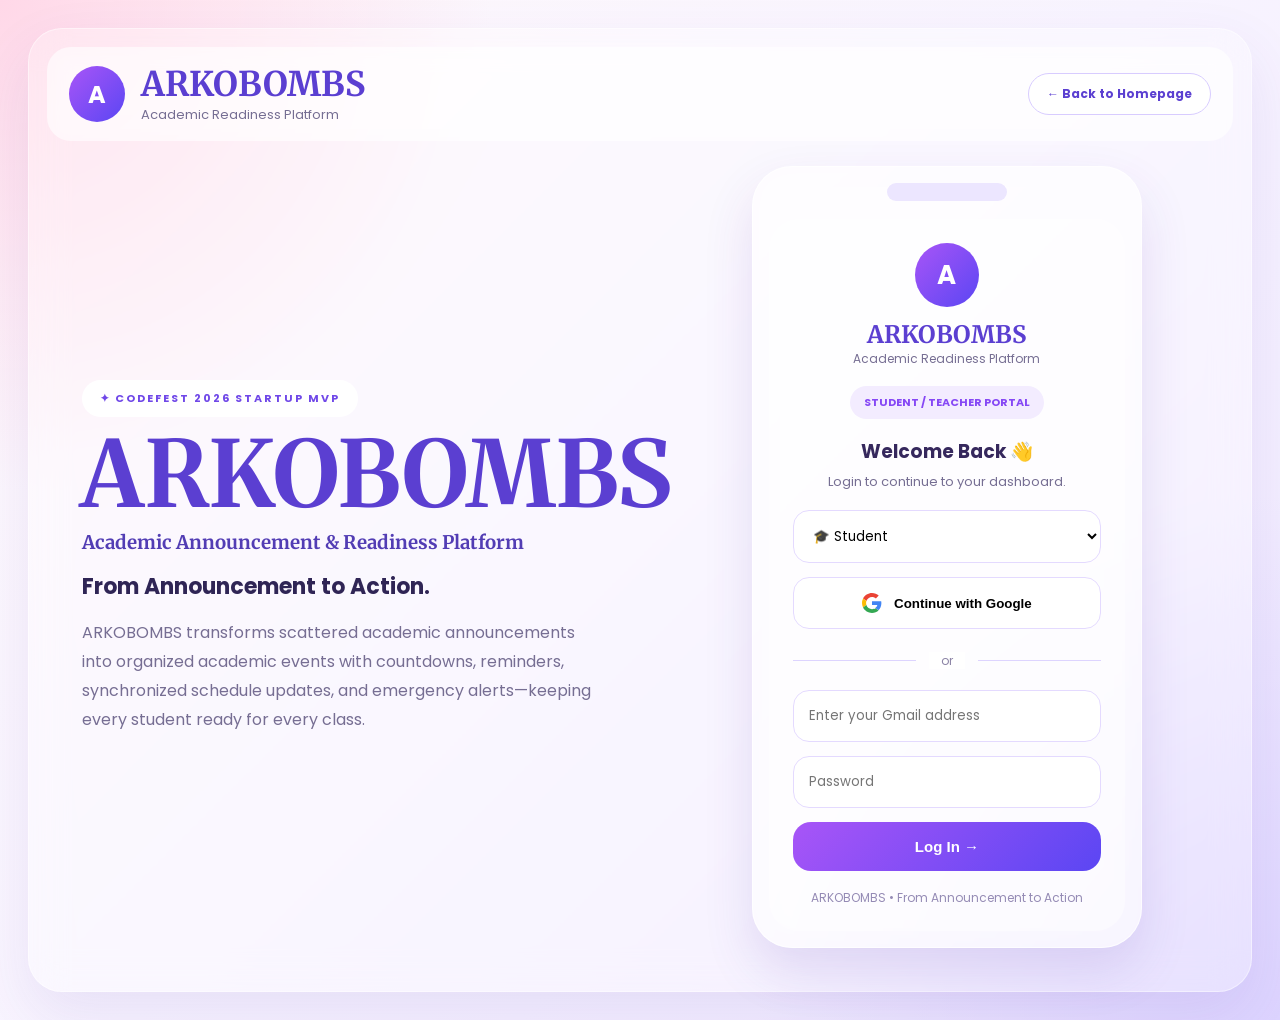
==== login.html @ ffe3b418 "Add homepage and login page" ====
<!DOCTYPE html>
<html lang="en">
<head>
<meta charset="UTF-8">
<meta name="viewport" content="width=device-width, initial-scale=1.0">
<title>ARKOBOMBS | Login</title>

<link rel="preconnect" href="https://fonts.googleapis.com">
<link rel="preconnect" href="https://fonts.gstatic.com" crossorigin>
<link href="https://fonts.googleapis.com/css2?family=Merriweather:wght@700;900&family=Poppins:wght@300;400;500;600;700&display=swap" rel="stylesheet">

<style>
:root{
  --primary:#5B3FD1;
  --secondary:#8B5CF6;
  --muted:#766E93;
}

*{
  margin:0;
  padding:0;
  box-sizing:border-box;
}

body{
  font-family:"Poppins",sans-serif;
  min-height:100vh;
  background:
    radial-gradient(circle at top left,#FFD8E8 0%,transparent 30%),
    radial-gradient(circle at bottom right,#DDD4FF 0%,transparent 32%),
    linear-gradient(135deg,#FFF9FC,#F8F4FF,#EFE8FF);
  padding:28px;
}

.container{
  max-width:1500px;
  margin:auto;
  background:rgba(255,255,255,.28);
  backdrop-filter:blur(18px);
  border:1px solid rgba(255,255,255,.45);
  border-radius:34px;
  padding:18px;
  box-shadow:0 25px 60px rgba(90,60,180,.10);
}

.navbar{
  background:rgba(255,255,255,.55);
  backdrop-filter:blur(12px);
  border-radius:24px;
  padding:16px 22px;
  display:flex;
  justify-content:space-between;
  align-items:center;
}

.brand{
  display:flex;
  align-items:center;
  gap:16px;
}

.logo{
  width:56px;
  height:56px;
  border-radius:50%;
  display:grid;
  place-items:center;
  color:white;
  font-weight:700;
  font-size:24px;
  background:linear-gradient(135deg,#A855F7,#5B46F3);
}

.brand h2{
  font-family:"Merriweather",serif;
  color:var(--primary);
  font-size:34px;
}

.brand p{
  color:var(--muted);
  font-size:13px;
}

.back-btn{
  text-decoration:none;
  color:var(--primary);
  background:white;
  border:1px solid #D8CCFF;
  padding:11px 18px;
  border-radius:999px;
  font-size:12px;
  font-weight:700;
}

.hero{
  display:grid;
  grid-template-columns:55% 45%;
  align-items:center;
  padding:25px 35px;
}

.badge{
  display:inline-block;
  background:white;
  color:#7048E8;
  padding:10px 18px;
  border-radius:999px;
  font-size:11px;
  letter-spacing:2px;
  font-weight:700;
  margin-bottom:16px;
}

.left h1{
  font-family:"Merriweather",serif;
  color:var(--primary);
  font-size:92px;
  line-height:.9;
}

.left h3{
  font-family:"Merriweather",serif;
  color:#523DB4;
  margin:16px 0;
}

.slogan{
  color:#2F2555;
  font-size:22px;
  font-weight:700;
  margin-bottom:16px;
}

.desc{
  color:var(--muted);
  line-height:1.8;
  max-width:520px;
}

.phone{
  width:390px;
  justify-self:center;
  background:rgba(255,255,255,.55);
  backdrop-filter:blur(20px);
  border-radius:40px;
  border:1px solid rgba(255,255,255,.7);
  padding:16px;
  box-shadow:0 24px 50px rgba(90,60,180,.14);
}

.notch{
  width:120px;
  height:18px;
  background:#ECE6FF;
  border-radius:20px;
  margin:0 auto 18px;
}

.screen{
  background:rgba(255,255,255,.38);
  border-radius:30px;
  padding:24px;
}

.phone-logo{
  text-align:center;
}

.circle{
  width:64px;
  height:64px;
  border-radius:50%;
  margin:auto auto 12px;
  display:grid;
  place-items:center;
  color:white;
  font-size:26px;
  font-weight:bold;
  background:linear-gradient(135deg,#A855F7,#5B46F3);
}

.phone-logo h2{
  font-family:"Merriweather",serif;
  color:var(--primary);
}

.phone-logo p{
  color:var(--muted);
  font-size:12px;
}

.portal-chip{
  display:block;
  width:max-content;
  margin:18px auto;
  background:#F3ECFF;
  color:#8648F5;
  padding:8px 14px;
  border-radius:999px;
  font-size:11px;
  font-weight:700;
}

.screen h3{
  text-align:center;
  color:#36285D;
  margin-bottom:6px;
}

.sub{
  text-align:center;
  color:var(--muted);
  font-size:13px;
  margin-bottom:18px;
}

select,input{
  width:100%;
  padding:15px;
  margin-bottom:14px;
  border-radius:16px;
  border:1px solid #E4DAFF;
  background:white;
  font-family:Poppins,sans-serif;
  outline:none;
}

select:focus,
input:focus{
  border-color:#8B5CF6;
  box-shadow:0 0 0 4px rgba(139,92,246,.12);
}

.google-btn{
  width:100%;
  padding:15px;
  border-radius:16px;
  border:1px solid #E4DAFF;
  background:white;
  display:flex;
  justify-content:center;
  align-items:center;
  gap:12px;
  font-weight:600;
  cursor:pointer;
  margin-bottom:16px;
  transition:.2s;
}

.google-btn:hover{
  background:#F8F5FF;
}

.divider{
  text-align:center;
  margin:18px 0;
  position:relative;
}

.divider::before,
.divider::after{
  content:"";
  position:absolute;
  top:50%;
  width:40%;
  height:1px;
  background:#DDD4FF;
}

.divider::before{left:0;}
.divider::after{right:0;}

.divider span{
  background:white;
  padding:0 12px;
  color:#8C84A6;
  font-size:12px;
}

.login-btn{
  width:100%;
  padding:16px;
  border:none;
  border-radius:18px;
  background:linear-gradient(135deg,#A855F7,#5B46F3);
  color:white;
  font-size:15px;
  font-weight:700;
  cursor:pointer;
  transition:.2s;
}

.login-btn:hover{
  transform:translateY(-2px);
}

.footer{
  margin-top:18px;
  text-align:center;
  font-size:12px;
  color:#958BB5;
}

@media(max-width:1100px){

.hero{
  grid-template-columns:1fr;
  text-align:center;
  gap:40px;
}

.left h1{
  font-size:64px;
}

.phone{
  width:100%;
  max-width:390px;
}

.navbar{
  flex-direction:column;
  gap:12px;
}

}
</style>
</head>

<body>

<div class="container">

<div class="navbar">
<div class="brand">
<div class="logo">A</div>
<div>
<h2>ARKOBOMBS</h2>
<p>Academic Readiness Platform</p>
</div>
</div>

<a href="index.html" class="back-btn">← Back to Homepage</a>
</div>

<div class="hero">

<div class="left">

<span class="badge">✦ CODEFEST 2026 STARTUP MVP</span>

<h1>ARKOBOMBS</h1>

<h3>Academic Announcement & Readiness Platform</h3>

<p class="slogan">From Announcement to Action.</p>

<p class="desc">
ARKOBOMBS transforms scattered academic announcements into organized academic events with countdowns, reminders, synchronized schedule updates, and emergency alerts—keeping every student ready for every class.
</p>

</div>

<div class="phone">

<div class="notch"></div>

<div class="screen">

<div class="phone-logo">
<div class="circle">A</div>
<h2>ARKOBOMBS</h2>
<p>Academic Readiness Platform</p>
</div>

<span class="portal-chip">STUDENT / TEACHER PORTAL</span>

<h3>Welcome Back 👋</h3>
<p class="sub">Login to continue to your dashboard.</p>

<form>

<select id="portalSelect">
  <option>🎓 Student</option>
  <option>👩‍🏫 Teacher / Admin</option>
</select>

<button type="button" class="google-btn" onclick="googleLogin()">

<svg width="20" height="20" viewBox="0 0 48 48">
<path fill="#EA4335" d="M24 9.5c3.54 0 6.73 1.22 9.24 3.6l6.9-6.9C35.93 2.38 30.42 0 24 0 14.64 0 6.56 5.38 2.52 13.22l8.04 6.24C12.42 13.74 17.74 9.5 24 9.5z"/>
<path fill="#4285F4" d="M46.5 24.55c0-1.64-.15-3.22-.42-4.75H24v9h12.68c-.55 2.94-2.22 5.43-4.73 7.1l7.34 5.7C43.8 37.48 46.5 31.57 46.5 24.55z"/>
<path fill="#FBBC05" d="M10.56 28.54A14.49 14.49 0 0 1 9.8 24c0-1.58.27-3.1.76-4.54l-8.04-6.24A23.93 23.93 0 0 0 0 24c0 3.84.92 7.48 2.52 10.78l8.04-6.24z"/>
<path fill="#34A853" d="M24 48c6.42 0 11.82-2.12 15.76-5.76l-7.34-5.7c-2.03 1.36-4.63 2.16-8.42 2.16-6.26 0-11.58-4.24-13.44-9.96l-8.04 6.24C6.56 42.62 14.64 48 24 48z"/>
</svg>

Continue with Google

</button>

<div class="divider">
<span>or</span>
</div>

<input id="emailInput" type="email" placeholder="Enter your Gmail address">

<input id="passwordInput" type="password" placeholder="Password">

<button type="button" class="login-btn" onclick="loginPortal()">
Log In →
</button>

</form>

<div class="footer">
ARKOBOMBS • From Announcement to Action
</div>

</div>
</div>
</div>
</div>

<script>
// GOOGLE LOGIN
function googleLogin(){

    const portal = document.getElementById("portalSelect").value;

    const email = prompt("Enter your Google Gmail:");

    if(email === null) return;

    if(email.trim() === ""){
        alert("Please enter a Gmail account.");
        return;
    }

    if(!email.endsWith("@gmail.com")){
        alert("Please use a Gmail account.");
        return;
    }

    localStorage.setItem("arkobombsUser", JSON.stringify({
        name: email.split("@")[0],
        email: email,
        role: portal.includes("Teacher") ? "teacher" : "student"
    }));

    alert("Google Sign-In Successful!");

    if(portal.includes("Teacher")){
        window.location.href = "teacher.html";
    }else{
        window.location.href = "student.html";
    }
}

// EMAIL LOGIN
function loginPortal(){

    const portal = document.getElementById("portalSelect").value;
    const email = document.getElementById("emailInput").value.trim();
    const password = document.getElementById("passwordInput").value.trim();

    if(email === "" || password === ""){
        alert("Please enter your Gmail and password.");
        return;
    }

    if(!email.endsWith("@gmail.com")){
        alert("Please use a Gmail account.");
        return;
    }

    if(password.length < 6){
        alert("Password must be at least 6 characters.");
        return;
    }

    localStorage.setItem("arkobombsUser", JSON.stringify({
        name: email.split("@")[0],
        email: email,
        role: portal.includes("Teacher") ? "teacher" : "student"
    }));

    if(portal.includes("Teacher")){
        window.location.href = "teacher.html";
    }else{
        window.location.href = "student.html";
    }
}
</script>

</body>
</html>
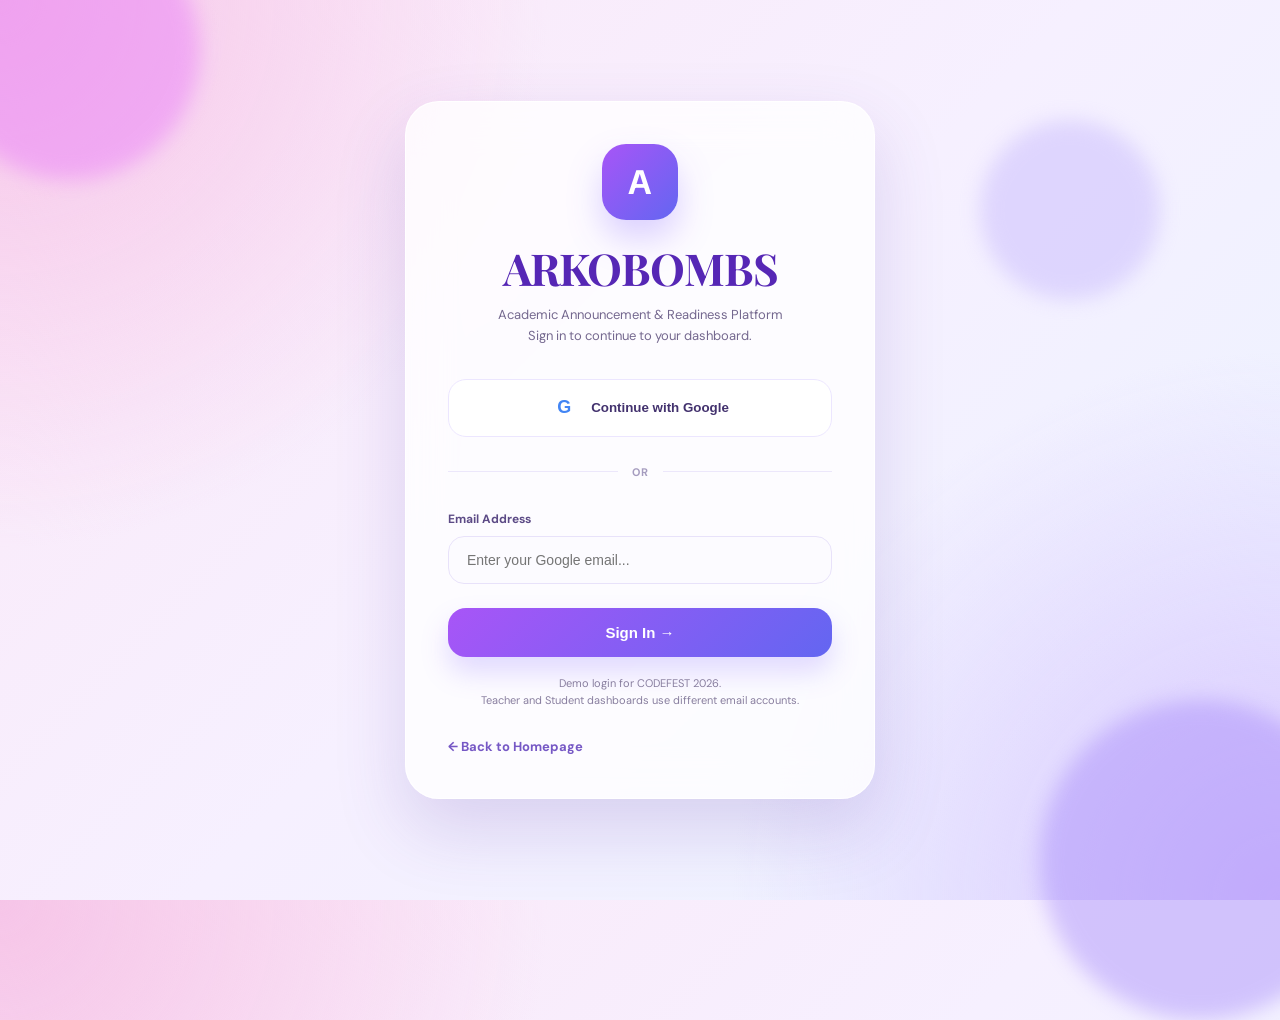
==== commit f6039e01: "Add ARKOBOMBS landing page, login, teacher and student portals" ====
--- a/login.html
+++ b/login.html
@@ -3,493 +3,425 @@
 <head>
 <meta charset="UTF-8">
 <meta name="viewport" content="width=device-width, initial-scale=1.0">
-<title>ARKOBOMBS | Login</title>
+
+<title>ARKOBOMBS | Sign In</title>
 
 <link rel="preconnect" href="https://fonts.googleapis.com">
 <link rel="preconnect" href="https://fonts.gstatic.com" crossorigin>
-<link href="https://fonts.googleapis.com/css2?family=Merriweather:wght@700;900&family=Poppins:wght@300;400;500;600;700&display=swap" rel="stylesheet">
+<link href="https://fonts.googleapis.com/css2?family=DM+Sans:wght@400;500;700;800&family=Playfair+Display:wght@700;800&display=swap" rel="stylesheet">
 
 <style>
-:root{
-  --primary:#5B3FD1;
-  --secondary:#8B5CF6;
-  --muted:#766E93;
-}
-
 *{
-  margin:0;
-  padding:0;
-  box-sizing:border-box;
+    margin:0;
+    padding:0;
+    box-sizing:border-box;
 }
 
 body{
-  font-family:"Poppins",sans-serif;
-  min-height:100vh;
-  background:
-    radial-gradient(circle at top left,#FFD8E8 0%,transparent 30%),
-    radial-gradient(circle at bottom right,#DDD4FF 0%,transparent 32%),
-    linear-gradient(135deg,#FFF9FC,#F8F4FF,#EFE8FF);
-  padding:28px;
-}
-
-.container{
-  max-width:1500px;
-  margin:auto;
-  background:rgba(255,255,255,.28);
-  backdrop-filter:blur(18px);
-  border:1px solid rgba(255,255,255,.45);
-  border-radius:34px;
-  padding:18px;
-  box-shadow:0 25px 60px rgba(90,60,180,.10);
-}
-
-.navbar{
-  background:rgba(255,255,255,.55);
-  backdrop-filter:blur(12px);
-  border-radius:24px;
-  padding:16px 22px;
-  display:flex;
-  justify-content:space-between;
-  align-items:center;
+    font-family:"DM Sans",sans-serif;
+    min-height:100vh;
+    display:flex;
+    justify-content:center;
+    align-items:center;
+    padding:30px;
+    overflow:hidden;
+
+    background:
+        radial-gradient(circle at top left,#F6C5E8,transparent 35%),
+        radial-gradient(circle at bottom right,#D8C5FF,transparent 35%),
+        linear-gradient(135deg,#FCE8F7,#F6F0FF,#EAF3FF);
+}
+
+/* Floating background blobs */
+
+.blob{
+    position:absolute;
+    border-radius:50%;
+    filter:blur(10px);
+    opacity:.45;
+}
+
+.blob.one{
+    width:260px;
+    height:260px;
+    background:#E879F9;
+    top:-80px;
+    left:-60px;
+}
+
+.blob.two{
+    width:320px;
+    height:320px;
+    background:#A78BFA;
+    bottom:-120px;
+    right:-80px;
+}
+
+.blob.three{
+    width:180px;
+    height:180px;
+    background:#C4B5FD;
+    top:120px;
+    right:120px;
+}
+
+.login-card{
+    position:relative;
+    z-index:2;
+
+    width:100%;
+    max-width:470px;
+
+    padding:42px;
+
+    border-radius:34px;
+
+    background:rgba(255,255,255,.78);
+    backdrop-filter:blur(22px);
+
+    border:1px solid rgba(255,255,255,.85);
+
+    box-shadow:0 30px 70px rgba(94,61,170,.18);
+}
+
+/* Logo */
+
+.logo{
+    width:76px;
+    height:76px;
+    margin:auto;
+
+    border-radius:24px;
+
+    display:flex;
+    justify-content:center;
+    align-items:center;
+
+    color:white;
+    font-size:34px;
+    font-weight:800;
+
+    background:linear-gradient(135deg,#A855F7,#6366F1);
+
+    box-shadow:0 18px 35px rgba(124,92,255,.28);
 }
 
 .brand{
-  display:flex;
-  align-items:center;
-  gap:16px;
-}
-
-.logo{
-  width:56px;
-  height:56px;
-  border-radius:50%;
-  display:grid;
-  place-items:center;
-  color:white;
-  font-weight:700;
-  font-size:24px;
-  background:linear-gradient(135deg,#A855F7,#5B46F3);
-}
-
-.brand h2{
-  font-family:"Merriweather",serif;
-  color:var(--primary);
-  font-size:34px;
+    text-align:center;
+    margin-top:18px;
+}
+
+.brand h1{
+    font-family:"Playfair Display",serif;
+    color:#5627B5;
+    font-size:44px;
+    letter-spacing:-1px;
 }
 
 .brand p{
-  color:var(--muted);
-  font-size:13px;
-}
-
-.back-btn{
-  text-decoration:none;
-  color:var(--primary);
-  background:white;
-  border:1px solid #D8CCFF;
-  padding:11px 18px;
-  border-radius:999px;
-  font-size:12px;
-  font-weight:700;
-}
-
-.hero{
-  display:grid;
-  grid-template-columns:55% 45%;
-  align-items:center;
-  padding:25px 35px;
-}
-
-.badge{
-  display:inline-block;
-  background:white;
-  color:#7048E8;
-  padding:10px 18px;
-  border-radius:999px;
-  font-size:11px;
-  letter-spacing:2px;
-  font-weight:700;
-  margin-bottom:16px;
-}
-
-.left h1{
-  font-family:"Merriweather",serif;
-  color:var(--primary);
-  font-size:92px;
-  line-height:.9;
-}
-
-.left h3{
-  font-family:"Merriweather",serif;
-  color:#523DB4;
-  margin:16px 0;
-}
-
-.slogan{
-  color:#2F2555;
-  font-size:22px;
-  font-weight:700;
-  margin-bottom:16px;
-}
-
-.desc{
-  color:var(--muted);
-  line-height:1.8;
-  max-width:520px;
-}
-
-.phone{
-  width:390px;
-  justify-self:center;
-  background:rgba(255,255,255,.55);
-  backdrop-filter:blur(20px);
-  border-radius:40px;
-  border:1px solid rgba(255,255,255,.7);
-  padding:16px;
-  box-shadow:0 24px 50px rgba(90,60,180,.14);
-}
-
-.notch{
-  width:120px;
-  height:18px;
-  background:#ECE6FF;
-  border-radius:20px;
-  margin:0 auto 18px;
-}
-
-.screen{
-  background:rgba(255,255,255,.38);
-  border-radius:30px;
-  padding:24px;
-}
-
-.phone-logo{
-  text-align:center;
-}
-
-.circle{
-  width:64px;
-  height:64px;
-  border-radius:50%;
-  margin:auto auto 12px;
-  display:grid;
-  place-items:center;
-  color:white;
-  font-size:26px;
-  font-weight:bold;
-  background:linear-gradient(135deg,#A855F7,#5B46F3);
-}
-
-.phone-logo h2{
-  font-family:"Merriweather",serif;
-  color:var(--primary);
-}
-
-.phone-logo p{
-  color:var(--muted);
-  font-size:12px;
-}
-
-.portal-chip{
-  display:block;
-  width:max-content;
-  margin:18px auto;
-  background:#F3ECFF;
-  color:#8648F5;
-  padding:8px 14px;
-  border-radius:999px;
-  font-size:11px;
-  font-weight:700;
-}
-
-.screen h3{
-  text-align:center;
-  color:#36285D;
-  margin-bottom:6px;
-}
-
-.sub{
-  text-align:center;
-  color:var(--muted);
-  font-size:13px;
-  margin-bottom:18px;
-}
-
-select,input{
-  width:100%;
-  padding:15px;
-  margin-bottom:14px;
-  border-radius:16px;
-  border:1px solid #E4DAFF;
-  background:white;
-  font-family:Poppins,sans-serif;
-  outline:none;
-}
-
-select:focus,
-input:focus{
-  border-color:#8B5CF6;
-  box-shadow:0 0 0 4px rgba(139,92,246,.12);
-}
+    margin-top:8px;
+    color:#74688F;
+    font-size:13px;
+    line-height:1.6;
+}
+
+/* Google Button */
 
 .google-btn{
-  width:100%;
-  padding:15px;
-  border-radius:16px;
-  border:1px solid #E4DAFF;
-  background:white;
-  display:flex;
-  justify-content:center;
-  align-items:center;
-  gap:12px;
-  font-weight:600;
-  cursor:pointer;
-  margin-bottom:16px;
-  transition:.2s;
+    width:100%;
+    margin-top:32px;
+
+    display:flex;
+    align-items:center;
+    justify-content:center;
+    gap:14px;
+
+    padding:15px 18px;
+
+    border-radius:18px;
+    border:1.5px solid #ECE6FF;
+
+    background:white;
+
+    cursor:pointer;
+
+    transition:.25s;
 }
 
 .google-btn:hover{
-  background:#F8F5FF;
-}
+    transform:translateY(-3px);
+    box-shadow:0 15px 28px rgba(124,92,255,.12);
+}
+
+.google-icon{
+    width:26px;
+    height:26px;
+    border-radius:50%;
+    background:white;
+    display:flex;
+    align-items:center;
+    justify-content:center;
+    font-weight:800;
+    font-size:18px;
+    color:#4285F4;
+}
+
+.google-btn span{
+    font-weight:700;
+    color:#43326E;
+}
+
+/* Divider */
 
 .divider{
-  text-align:center;
-  margin:18px 0;
-  position:relative;
-}
-
-.divider::before,
-.divider::after{
-  content:"";
-  position:absolute;
-  top:50%;
-  width:40%;
-  height:1px;
-  background:#DDD4FF;
-}
-
-.divider::before{left:0;}
-.divider::after{right:0;}
+    display:flex;
+    align-items:center;
+    gap:14px;
+    margin:28px 0;
+}
+
+.divider hr{
+    flex:1;
+    border:none;
+    border-top:1px solid #ECE7FB;
+}
 
 .divider span{
-  background:white;
-  padding:0 12px;
-  color:#8C84A6;
-  font-size:12px;
-}
+    color:#A59CBF;
+    font-size:11px;
+    font-weight:700;
+    letter-spacing:1px;
+}
+
+/* Input */
+
+label{
+    font-size:12px;
+    font-weight:700;
+    color:#5C4B86;
+}
+
+.input{
+    width:100%;
+    margin-top:8px;
+
+    padding:15px 18px;
+
+    border-radius:16px;
+    border:1.5px solid #E8E2FA;
+
+    background:#FCFBFF;
+
+    font-size:14px;
+    color:#2E2353;
+    outline:none;
+
+    transition:.25s;
+}
+
+.input:focus{
+    border-color:#8B5CF6;
+    box-shadow:0 0 0 4px rgba(139,92,246,.12);
+}
+
+/* Sign In Button */
 
 .login-btn{
-  width:100%;
-  padding:16px;
-  border:none;
-  border-radius:18px;
-  background:linear-gradient(135deg,#A855F7,#5B46F3);
-  color:white;
-  font-size:15px;
-  font-weight:700;
-  cursor:pointer;
-  transition:.2s;
+    width:100%;
+    margin-top:24px;
+
+    border:none;
+
+    padding:16px;
+
+    border-radius:18px;
+
+    background:linear-gradient(135deg,#A855F7,#6366F1);
+
+    color:white;
+
+    font-size:15px;
+    font-weight:800;
+
+    cursor:pointer;
+
+    transition:.25s;
+
+    box-shadow:0 15px 28px rgba(124,92,255,.22);
 }
 
 .login-btn:hover{
-  transform:translateY(-2px);
-}
-
-.footer{
-  margin-top:18px;
-  text-align:center;
-  font-size:12px;
-  color:#958BB5;
-}
-
-@media(max-width:1100px){
-
-.hero{
-  grid-template-columns:1fr;
-  text-align:center;
-  gap:40px;
-}
-
-.left h1{
-  font-size:64px;
-}
-
-.phone{
-  width:100%;
-  max-width:390px;
-}
-
-.navbar{
-  flex-direction:column;
-  gap:12px;
-}
-
+    transform:translateY(-3px);
+}
+
+.note{
+    margin-top:18px;
+    text-align:center;
+    font-size:11px;
+    color:#887E9F;
+    line-height:1.6;
+}
+
+/* Loading Overlay */
+
+.loading{
+    position:fixed;
+    inset:0;
+
+    background:rgba(248,246,255,.95);
+
+    display:none;
+    justify-content:center;
+    align-items:center;
+    flex-direction:column;
+
+    z-index:999;
+}
+
+.spinner{
+    width:70px;
+    height:70px;
+
+    border-radius:50%;
+
+    border:6px solid #E8DEFF;
+    border-top:6px solid #7C5CFF;
+
+    animation:spin .9s linear infinite;
+}
+
+.loading h2{
+    margin-top:25px;
+    color:#592BC0;
+    font-family:"Playfair Display",serif;
+    font-size:28px;
+}
+
+.loading p{
+    margin-top:8px;
+    color:#74698E;
+}
+
+@keyframes spin{
+    to{
+        transform:rotate(360deg);
+    }
+}
+
+/* Back */
+
+.back{
+    display:inline-block;
+    margin-top:28px;
+    text-decoration:none;
+    color:#7658C5;
+    font-weight:700;
+    font-size:13px;
 }
 </style>
 </head>
-
 <body>
 
-<div class="container">
-
-<div class="navbar">
-<div class="brand">
-<div class="logo">A</div>
-<div>
-<h2>ARKOBOMBS</h2>
-<p>Academic Readiness Platform</p>
+<div class="blob one"></div>
+<div class="blob two"></div>
+<div class="blob three"></div>
+
+<div class="login-card">
+
+    <div class="logo">A</div>
+
+    <div class="brand">
+        <h1>ARKOBOMBS</h1>
+        <p>
+            Academic Announcement & Readiness Platform
+            <br>
+            Sign in to continue to your dashboard.
+        </p>
+    </div>
+
+    <button class="google-btn" onclick="googleFill()">
+        <div class="google-icon">G</div>
+        <span>Continue with Google</span>
+    </button>
+
+    <div class="divider">
+        <hr><span>OR</span><hr>
+    </div>
+
+    <label>Email Address</label>
+    <input
+        type="email"
+        id="email"
+        class="input"
+        placeholder="Enter your Google email..."
+    >
+
+    <button class="login-btn" onclick="loginPortal()">
+        Sign In →
+    </button>
+
+    <div class="note">
+        Demo login for CODEFEST 2026.
+        <br>
+        Teacher and Student dashboards use different email accounts.
+    </div>
+
+    <a href="index.html" class="back">← Back to Homepage</a>
+
 </div>
+
+<!-- Loading Screen -->
+
+<div class="loading" id="loading">
+
+    <div class="spinner"></div>
+
+    <h2>Signing in...</h2>
+
+    <p>Preparing your ARKOBOMBS workspace.</p>
+
 </div>
 
-<a href="index.html" class="back-btn">← Back to Homepage</a>
-</div>
-
-<div class="hero">
-
-<div class="left">
-
-<span class="badge">✦ CODEFEST 2026 STARTUP MVP</span>
-
-<h1>ARKOBOMBS</h1>
-
-<h3>Academic Announcement & Readiness Platform</h3>
-
-<p class="slogan">From Announcement to Action.</p>
-
-<p class="desc">
-ARKOBOMBS transforms scattered academic announcements into organized academic events with countdowns, reminders, synchronized schedule updates, and emergency alerts—keeping every student ready for every class.
-</p>
-
-</div>
-
-<div class="phone">
-
-<div class="notch"></div>
-
-<div class="screen">
-
-<div class="phone-logo">
-<div class="circle">A</div>
-<h2>ARKOBOMBS</h2>
-<p>Academic Readiness Platform</p>
-</div>
-
-<span class="portal-chip">STUDENT / TEACHER PORTAL</span>
-
-<h3>Welcome Back 👋</h3>
-<p class="sub">Login to continue to your dashboard.</p>
-
-<form>
-
-<select id="portalSelect">
-  <option>🎓 Student</option>
-  <option>👩‍🏫 Teacher / Admin</option>
-</select>
-
-<button type="button" class="google-btn" onclick="googleLogin()">
-
-<svg width="20" height="20" viewBox="0 0 48 48">
-<path fill="#EA4335" d="M24 9.5c3.54 0 6.73 1.22 9.24 3.6l6.9-6.9C35.93 2.38 30.42 0 24 0 14.64 0 6.56 5.38 2.52 13.22l8.04 6.24C12.42 13.74 17.74 9.5 24 9.5z"/>
-<path fill="#4285F4" d="M46.5 24.55c0-1.64-.15-3.22-.42-4.75H24v9h12.68c-.55 2.94-2.22 5.43-4.73 7.1l7.34 5.7C43.8 37.48 46.5 31.57 46.5 24.55z"/>
-<path fill="#FBBC05" d="M10.56 28.54A14.49 14.49 0 0 1 9.8 24c0-1.58.27-3.1.76-4.54l-8.04-6.24A23.93 23.93 0 0 0 0 24c0 3.84.92 7.48 2.52 10.78l8.04-6.24z"/>
-<path fill="#34A853" d="M24 48c6.42 0 11.82-2.12 15.76-5.76l-7.34-5.7c-2.03 1.36-4.63 2.16-8.42 2.16-6.26 0-11.58-4.24-13.44-9.96l-8.04 6.24C6.56 42.62 14.64 48 24 48z"/>
-</svg>
-
-Continue with Google
-
-</button>
-
-<div class="divider">
-<span>or</span>
-</div>
-
-<input id="emailInput" type="email" placeholder="Enter your Gmail address">
-
-<input id="passwordInput" type="password" placeholder="Password">
-
-<button type="button" class="login-btn" onclick="loginPortal()">
-Log In →
-</button>
-
-</form>
-
-<div class="footer">
-ARKOBOMBS • From Announcement to Action
-</div>
-
-</div>
-</div>
-</div>
-</div>
-
 <script>
-// GOOGLE LOGIN
-function googleLogin(){
-
-    const portal = document.getElementById("portalSelect").value;
-
-    const email = prompt("Enter your Google Gmail:");
-
-    if(email === null) return;
-
-    if(email.trim() === ""){
-        alert("Please enter a Gmail account.");
+function googleFill(){
+
+    document.getElementById("email").focus();
+
+}
+
+function loginPortal(){
+
+    const email=document.getElementById("email").value.trim().toLowerCase();
+
+    if(email===""){
+        alert("Please enter your Google email.");
         return;
     }
 
-    if(!email.endsWith("@gmail.com")){
-        alert("Please use a Gmail account.");
-        return;
-    }
-
-    localStorage.setItem("arkobombsUser", JSON.stringify({
-        name: email.split("@")[0],
-        email: email,
-        role: portal.includes("Teacher") ? "teacher" : "student"
-    }));
-
-    alert("Google Sign-In Successful!");
-
-    if(portal.includes("Teacher")){
-        window.location.href = "teacher.html";
-    }else{
-        window.location.href = "student.html";
-    }
-}
-
-// EMAIL LOGIN
-function loginPortal(){
-
-    const portal = document.getElementById("portalSelect").value;
-    const email = document.getElementById("emailInput").value.trim();
-    const password = document.getElementById("passwordInput").value.trim();
-
-    if(email === "" || password === ""){
-        alert("Please enter your Gmail and password.");
-        return;
-    }
-
-    if(!email.endsWith("@gmail.com")){
-        alert("Please use a Gmail account.");
-        return;
-    }
-
-    if(password.length < 6){
-        alert("Password must be at least 6 characters.");
-        return;
-    }
-
-    localStorage.setItem("arkobombsUser", JSON.stringify({
-        name: email.split("@")[0],
-        email: email,
-        role: portal.includes("Teacher") ? "teacher" : "student"
-    }));
-
-    if(portal.includes("Teacher")){
-        window.location.href = "teacher.html";
-    }else{
-        window.location.href = "student.html";
-    }
+    document.getElementById("loading").style.display="flex";
+
+    setTimeout(()=>{
+
+        /* ---------- Teacher Accounts ---------- */
+
+        if(
+            email.includes("teacher") ||
+            email.includes("prof") ||
+            email==="teacher@gmail.com" ||
+            email==="teacher@arkobombs.edu"
+        ){
+
+            window.location.href="Teacher%20Enhanced.html";
+            return;
+
+        }
+
+        /* ---------- Student Accounts ---------- */
+
+        window.location.href="students.html";
+
+    },1800);
+
 }
 </script>
 
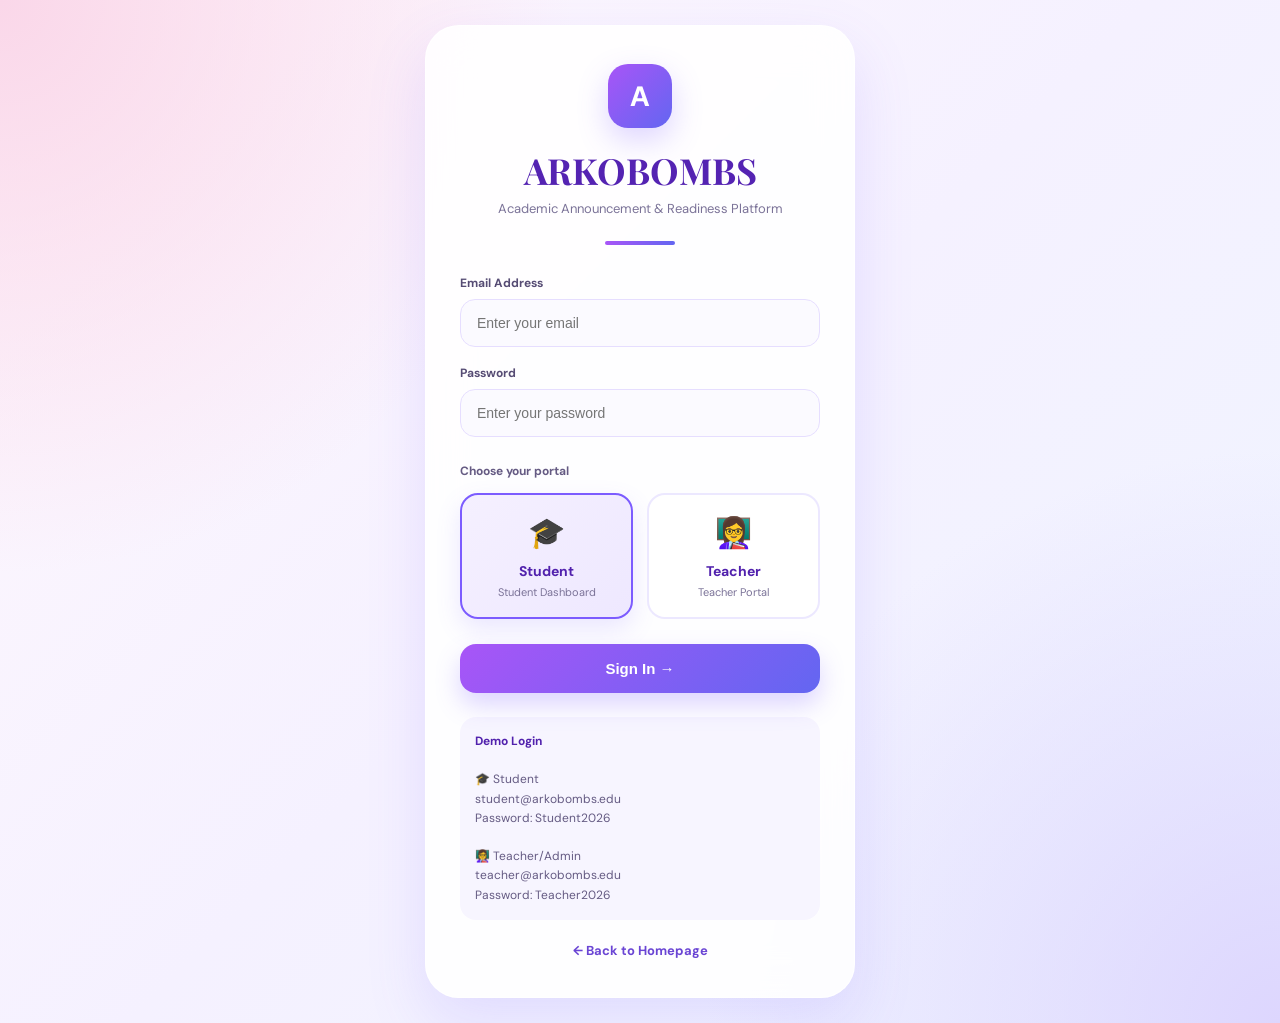
==== commit c22c1830: "Add role selection login page" ====
--- a/login.html
+++ b/login.html
@@ -3,12 +3,11 @@
 <head>
 <meta charset="UTF-8">
 <meta name="viewport" content="width=device-width, initial-scale=1.0">
-
-<title>ARKOBOMBS | Sign In</title>
+<title>ARKOBOMBS | Login</title>
 
 <link rel="preconnect" href="https://fonts.googleapis.com">
 <link rel="preconnect" href="https://fonts.gstatic.com" crossorigin>
-<link href="https://fonts.googleapis.com/css2?family=DM+Sans:wght@400;500;700;800&family=Playfair+Display:wght@700;800&display=swap" rel="stylesheet">
+<link href="https://fonts.googleapis.com/css2?family=DM+Sans:wght@400;500;700&family=Playfair+Display:wght@700;800&display=swap" rel="stylesheet">
 
 <style>
 *{
@@ -23,87 +22,37 @@
     display:flex;
     justify-content:center;
     align-items:center;
-    padding:30px;
-    overflow:hidden;
-
     background:
-        radial-gradient(circle at top left,#F6C5E8,transparent 35%),
-        radial-gradient(circle at bottom right,#D8C5FF,transparent 35%),
-        linear-gradient(135deg,#FCE8F7,#F6F0FF,#EAF3FF);
-}
-
-/* Floating background blobs */
-
-.blob{
-    position:absolute;
-    border-radius:50%;
-    filter:blur(10px);
-    opacity:.45;
-}
-
-.blob.one{
-    width:260px;
-    height:260px;
-    background:#E879F9;
-    top:-80px;
-    left:-60px;
-}
-
-.blob.two{
-    width:320px;
-    height:320px;
-    background:#A78BFA;
-    bottom:-120px;
-    right:-80px;
-}
-
-.blob.three{
-    width:180px;
-    height:180px;
-    background:#C4B5FD;
-    top:120px;
-    right:120px;
+        radial-gradient(circle at top left,#FAD7E9,transparent 35%),
+        radial-gradient(circle at bottom right,#DDD6FE,transparent 35%),
+        linear-gradient(135deg,#FFF8FD,#F5F1FF,#EEF4FF);
+    padding:25px;
 }
 
 .login-card{
-    position:relative;
-    z-index:2;
-
     width:100%;
-    max-width:470px;
-
-    padding:42px;
-
+    max-width:430px;
+    background:rgba(255,255,255,.88);
+    backdrop-filter:blur(22px);
+    border:1px solid rgba(255,255,255,.8);
     border-radius:34px;
-
-    background:rgba(255,255,255,.78);
-    backdrop-filter:blur(22px);
-
-    border:1px solid rgba(255,255,255,.85);
-
-    box-shadow:0 30px 70px rgba(94,61,170,.18);
-}
-
-/* Logo */
+    padding:38px 34px;
+    box-shadow:0 25px 60px rgba(124,92,255,.15);
+}
 
 .logo{
-    width:76px;
-    height:76px;
-    margin:auto;
-
-    border-radius:24px;
-
+    width:64px;
+    height:64px;
+    border-radius:20px;
+    background:linear-gradient(135deg,#A855F7,#6366F1);
     display:flex;
     justify-content:center;
     align-items:center;
-
     color:white;
-    font-size:34px;
+    font-size:28px;
     font-weight:800;
-
-    background:linear-gradient(135deg,#A855F7,#6366F1);
-
-    box-shadow:0 18px 35px rgba(124,92,255,.28);
+    margin:auto;
+    box-shadow:0 12px 30px rgba(124,92,255,.25);
 }
 
 .brand{
@@ -113,316 +62,259 @@
 
 .brand h1{
     font-family:"Playfair Display",serif;
-    color:#5627B5;
-    font-size:44px;
-    letter-spacing:-1px;
+    color:#5423B2;
+    font-size:36px;
 }
 
 .brand p{
-    margin-top:8px;
-    color:#74688F;
+    margin-top:6px;
+    color:#7B7398;
     font-size:13px;
-    line-height:1.6;
-}
-
-/* Google Button */
-
-.google-btn{
-    width:100%;
-    margin-top:32px;
-
-    display:flex;
-    align-items:center;
-    justify-content:center;
-    gap:14px;
-
-    padding:15px 18px;
-
-    border-radius:18px;
-    border:1.5px solid #ECE6FF;
-
-    background:white;
-
-    cursor:pointer;
-
-    transition:.25s;
-}
-
-.google-btn:hover{
-    transform:translateY(-3px);
-    box-shadow:0 15px 28px rgba(124,92,255,.12);
-}
-
-.google-icon{
-    width:26px;
-    height:26px;
-    border-radius:50%;
-    background:white;
-    display:flex;
-    align-items:center;
-    justify-content:center;
-    font-weight:800;
-    font-size:18px;
-    color:#4285F4;
-}
-
-.google-btn span{
-    font-weight:700;
-    color:#43326E;
-}
-
-/* Divider */
+}
 
 .divider{
-    display:flex;
-    align-items:center;
-    gap:14px;
-    margin:28px 0;
-}
-
-.divider hr{
-    flex:1;
-    border:none;
-    border-top:1px solid #ECE7FB;
-}
-
-.divider span{
-    color:#A59CBF;
-    font-size:11px;
-    font-weight:700;
-    letter-spacing:1px;
-}
-
-/* Input */
+    width:70px;
+    height:4px;
+    background:linear-gradient(90deg,#A855F7,#6366F1);
+    border-radius:20px;
+    margin:24px auto 30px;
+}
 
 label{
+    display:block;
+    margin-bottom:8px;
     font-size:12px;
     font-weight:700;
-    color:#5C4B86;
-}
-
-.input{
+    color:#564C74;
+}
+
+input{
     width:100%;
-    margin-top:8px;
-
-    padding:15px 18px;
-
+    padding:15px 16px;
+    border-radius:15px;
+    border:1px solid #E6DEFF;
+    background:#FBFAFF;
+    font-size:14px;
+    margin-bottom:18px;
+    outline:none;
+}
+
+input:focus{
+    border-color:#7C5CFF;
+    box-shadow:0 0 0 4px rgba(124,92,255,.12);
+}
+
+.role-title{
+    margin:8px 0 14px;
+    font-size:12px;
+    font-weight:700;
+    color:#655B83;
+}
+
+.roles{
+    display:grid;
+    grid-template-columns:1fr 1fr;
+    gap:14px;
+    margin-bottom:25px;
+}
+
+.role{
+    border:2px solid #ECE8FF;
+    border-radius:18px;
+    padding:18px 14px;
+    text-align:center;
+    cursor:pointer;
+    transition:.25s;
+    background:white;
+}
+
+.role:hover{
+    transform:translateY(-3px);
+}
+
+.role.active{
+    border-color:#7C5CFF;
+    background:linear-gradient(135deg,#F5F0FF,#EEE8FF);
+    box-shadow:0 10px 24px rgba(124,92,255,.15);
+}
+
+.role .icon{
+    font-size:30px;
+}
+
+.role h3{
+    margin-top:10px;
+    font-size:14px;
+    color:#5121AD;
+}
+
+.role span{
+    display:block;
+    margin-top:5px;
+    font-size:11px;
+    color:#7B7398;
+}
+
+button{
+    width:100%;
+    padding:16px;
+    border:none;
     border-radius:16px;
-    border:1.5px solid #E8E2FA;
-
-    background:#FCFBFF;
-
-    font-size:14px;
-    color:#2E2353;
-    outline:none;
-
+    background:linear-gradient(135deg,#A855F7,#6366F1);
+    color:white;
+    font-size:15px;
+    font-weight:700;
+    cursor:pointer;
+    box-shadow:0 12px 25px rgba(124,92,255,.25);
     transition:.25s;
 }
 
-.input:focus{
-    border-color:#8B5CF6;
-    box-shadow:0 0 0 4px rgba(139,92,246,.12);
-}
-
-/* Sign In Button */
-
-.login-btn{
-    width:100%;
+button:hover{
+    transform:translateY(-2px);
+}
+
+.back{
+    display:block;
+    text-align:center;
+    margin-top:22px;
+    color:#6A45D4;
+    text-decoration:none;
+    font-size:13px;
+    font-weight:700;
+}
+
+.demo{
     margin-top:24px;
-
-    border:none;
-
-    padding:16px;
-
-    border-radius:18px;
-
-    background:linear-gradient(135deg,#A855F7,#6366F1);
-
-    color:white;
-
-    font-size:15px;
-    font-weight:800;
-
-    cursor:pointer;
-
-    transition:.25s;
-
-    box-shadow:0 15px 28px rgba(124,92,255,.22);
-}
-
-.login-btn:hover{
-    transform:translateY(-3px);
-}
-
-.note{
-    margin-top:18px;
-    text-align:center;
-    font-size:11px;
-    color:#887E9F;
+    background:#F7F5FF;
+    border-radius:16px;
+    padding:15px;
+    font-size:12px;
+    color:#655B83;
     line-height:1.6;
 }
 
-/* Loading Overlay */
-
-.loading{
-    position:fixed;
-    inset:0;
-
-    background:rgba(248,246,255,.95);
-
-    display:none;
-    justify-content:center;
-    align-items:center;
-    flex-direction:column;
-
-    z-index:999;
-}
-
-.spinner{
-    width:70px;
-    height:70px;
-
-    border-radius:50%;
-
-    border:6px solid #E8DEFF;
-    border-top:6px solid #7C5CFF;
-
-    animation:spin .9s linear infinite;
-}
-
-.loading h2{
-    margin-top:25px;
-    color:#592BC0;
-    font-family:"Playfair Display",serif;
-    font-size:28px;
-}
-
-.loading p{
-    margin-top:8px;
-    color:#74698E;
-}
-
-@keyframes spin{
-    to{
-        transform:rotate(360deg);
-    }
-}
-
-/* Back */
-
-.back{
-    display:inline-block;
-    margin-top:28px;
-    text-decoration:none;
-    color:#7658C5;
-    font-weight:700;
-    font-size:13px;
+.demo strong{
+    color:#5121AD;
+}
+
+@media(max-width:480px){
+
+.roles{
+    grid-template-columns:1fr;
+}
+
+.login-card{
+    padding:30px 22px;
+}
+
+.brand h1{
+    font-size:30px;
+}
+
 }
 </style>
 </head>
 <body>
 
-<div class="blob one"></div>
-<div class="blob two"></div>
-<div class="blob three"></div>
-
 <div class="login-card">
 
     <div class="logo">A</div>
 
     <div class="brand">
         <h1>ARKOBOMBS</h1>
-        <p>
-            Academic Announcement & Readiness Platform
-            <br>
-            Sign in to continue to your dashboard.
-        </p>
+        <p>Academic Announcement & Readiness Platform</p>
     </div>
 
-    <button class="google-btn" onclick="googleFill()">
-        <div class="google-icon">G</div>
-        <span>Continue with Google</span>
-    </button>
-
-    <div class="divider">
-        <hr><span>OR</span><hr>
+    <div class="divider"></div>
+
+    <label>Email Address</label>
+    <input id="email" type="email" placeholder="Enter your email">
+
+    <label>Password</label>
+    <input id="password" type="password" placeholder="Enter your password">
+
+    <div class="role-title">Choose your portal</div>
+
+    <div class="roles">
+
+        <div class="role active" id="studentRole">
+            <div class="icon">🎓</div>
+            <h3>Student</h3>
+            <span>Student Dashboard</span>
+        </div>
+
+        <div class="role" id="teacherRole">
+            <div class="icon">👩‍🏫</div>
+            <h3>Teacher</h3>
+            <span>Teacher Portal</span>
+        </div>
+
     </div>
 
-    <label>Email Address</label>
-    <input
-        type="email"
-        id="email"
-        class="input"
-        placeholder="Enter your Google email..."
-    >
-
-    <button class="login-btn" onclick="loginPortal()">
-        Sign In →
-    </button>
-
-    <div class="note">
-        Demo login for CODEFEST 2026.
-        <br>
-        Teacher and Student dashboards use different email accounts.
+    <button id="loginBtn">Sign In →</button>
+
+    <div class="demo">
+        <strong>Demo Login</strong><br><br>
+
+        🎓 Student<br>
+        student@arkobombs.edu<br>
+        Password: Student2026
+
+        <br><br>
+
+        👩‍🏫 Teacher/Admin<br>
+        teacher@arkobombs.edu<br>
+        Password: Teacher2026
     </div>
 
     <a href="index.html" class="back">← Back to Homepage</a>
 
 </div>
 
-<!-- Loading Screen -->
-
-<div class="loading" id="loading">
-
-    <div class="spinner"></div>
-
-    <h2>Signing in...</h2>
-
-    <p>Preparing your ARKOBOMBS workspace.</p>
-
-</div>
-
 <script>
-function googleFill(){
-
-    document.getElementById("email").focus();
-
-}
-
-function loginPortal(){
-
-    const email=document.getElementById("email").value.trim().toLowerCase();
-
-    if(email===""){
-        alert("Please enter your Google email.");
+let selectedRole = "student";
+
+const studentRole = document.getElementById("studentRole");
+const teacherRole = document.getElementById("teacherRole");
+
+studentRole.onclick = () => {
+    selectedRole = "student";
+    studentRole.classList.add("active");
+    teacherRole.classList.remove("active");
+};
+
+teacherRole.onclick = () => {
+    selectedRole = "teacher";
+    teacherRole.classList.add("active");
+    studentRole.classList.remove("active");
+};
+
+document.getElementById("loginBtn").onclick = () => {
+
+    const email = document.getElementById("email").value.trim();
+    const password = document.getElementById("password").value.trim();
+
+    if(email === "" || password === ""){
+        alert("Please enter your email and password.");
         return;
     }
 
-    document.getElementById("loading").style.display="flex";
-
-    setTimeout(()=>{
-
-        /* ---------- Teacher Accounts ---------- */
-
-        if(
-            email.includes("teacher") ||
-            email.includes("prof") ||
-            email==="teacher@gmail.com" ||
-            email==="teacher@arkobombs.edu"
-        ){
-
-            window.location.href="Teacher%20Enhanced.html";
-            return;
-
+    if(selectedRole === "student"){
+        if(email === "student@arkobombs.edu" && password === "Student2026"){
+            window.location.href = "students.html";
+        }else{
+            alert("Invalid Student Account.");
         }
-
-        /* ---------- Student Accounts ---------- */
-
-        window.location.href="students.html";
-
-    },1800);
-
-}
+    }
+
+    if(selectedRole === "teacher"){
+        if(email === "teacher@arkobombs.edu" && password === "Teacher2026"){
+            window.location.href = "Teacher Enhanced.html";
+        }else{
+            alert("Invalid Teacher/Admin Account.");
+        }
+    }
+};
 </script>
 
 </body>
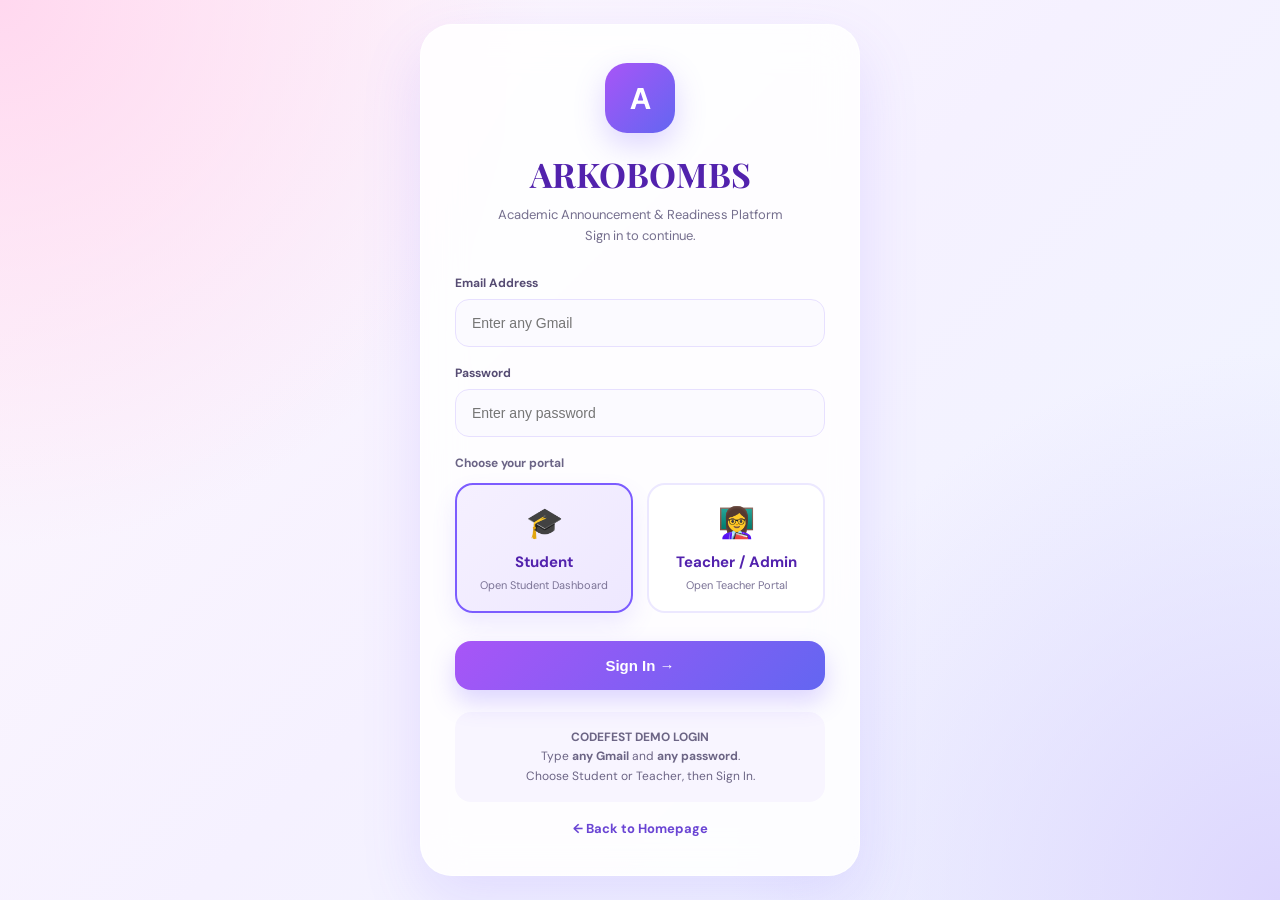
==== commit 6026df28: "Add fake role-based login page for CODEFEST demo" ====
--- a/login.html
+++ b/login.html
@@ -10,207 +10,187 @@
 <link href="https://fonts.googleapis.com/css2?family=DM+Sans:wght@400;500;700&family=Playfair+Display:wght@700;800&display=swap" rel="stylesheet">
 
 <style>
-*{
-    margin:0;
-    padding:0;
-    box-sizing:border-box;
-}
+*{margin:0;padding:0;box-sizing:border-box;}
 
 body{
-    font-family:"DM Sans",sans-serif;
-    min-height:100vh;
-    display:flex;
-    justify-content:center;
-    align-items:center;
-    background:
-        radial-gradient(circle at top left,#FAD7E9,transparent 35%),
-        radial-gradient(circle at bottom right,#DDD6FE,transparent 35%),
-        linear-gradient(135deg,#FFF8FD,#F5F1FF,#EEF4FF);
-    padding:25px;
+font-family:"DM Sans",sans-serif;
+min-height:100vh;
+display:flex;
+align-items:center;
+justify-content:center;
+padding:24px;
+background:
+radial-gradient(circle at top left,#FFD8EF,transparent 35%),
+radial-gradient(circle at bottom right,#DDD6FE,transparent 35%),
+linear-gradient(135deg,#FFF8FD,#F5F1FF,#EEF5FF);
 }
 
 .login-card{
-    width:100%;
-    max-width:430px;
-    background:rgba(255,255,255,.88);
-    backdrop-filter:blur(22px);
-    border:1px solid rgba(255,255,255,.8);
-    border-radius:34px;
-    padding:38px 34px;
-    box-shadow:0 25px 60px rgba(124,92,255,.15);
+width:100%;
+max-width:440px;
+background:rgba(255,255,255,.85);
+backdrop-filter:blur(20px);
+border:1px solid rgba(255,255,255,.8);
+border-radius:32px;
+padding:38px 34px;
+box-shadow:0 25px 60px rgba(124,92,255,.15);
 }
 
 .logo{
-    width:64px;
-    height:64px;
-    border-radius:20px;
-    background:linear-gradient(135deg,#A855F7,#6366F1);
-    display:flex;
-    justify-content:center;
-    align-items:center;
-    color:white;
-    font-size:28px;
-    font-weight:800;
-    margin:auto;
-    box-shadow:0 12px 30px rgba(124,92,255,.25);
-}
-
-.brand{
-    text-align:center;
-    margin-top:18px;
-}
-
-.brand h1{
-    font-family:"Playfair Display",serif;
-    color:#5423B2;
-    font-size:36px;
-}
-
-.brand p{
-    margin-top:6px;
-    color:#7B7398;
-    font-size:13px;
-}
-
-.divider{
-    width:70px;
-    height:4px;
-    background:linear-gradient(90deg,#A855F7,#6366F1);
-    border-radius:20px;
-    margin:24px auto 30px;
+width:70px;
+height:70px;
+margin:auto;
+border-radius:22px;
+background:linear-gradient(135deg,#A855F7,#6366F1);
+display:flex;
+align-items:center;
+justify-content:center;
+font-size:30px;
+font-weight:800;
+color:white;
+box-shadow:0 12px 30px rgba(124,92,255,.25);
+}
+
+h1{
+margin-top:18px;
+text-align:center;
+font-family:"Playfair Display",serif;
+font-size:34px;
+color:#5222AD;
+}
+
+.subtitle{
+text-align:center;
+margin-top:8px;
+font-size:13px;
+color:#756F8E;
+line-height:1.6;
+margin-bottom:28px;
 }
 
 label{
-    display:block;
-    margin-bottom:8px;
-    font-size:12px;
-    font-weight:700;
-    color:#564C74;
+display:block;
+margin-bottom:8px;
+font-size:12px;
+font-weight:700;
+color:#564C73;
 }
 
 input{
-    width:100%;
-    padding:15px 16px;
-    border-radius:15px;
-    border:1px solid #E6DEFF;
-    background:#FBFAFF;
-    font-size:14px;
-    margin-bottom:18px;
-    outline:none;
+width:100%;
+padding:15px 16px;
+border-radius:14px;
+border:1px solid #E7E0FF;
+background:#FBFAFF;
+font-size:14px;
+margin-bottom:18px;
+outline:none;
+transition:.2s;
 }
 
 input:focus{
-    border-color:#7C5CFF;
-    box-shadow:0 0 0 4px rgba(124,92,255,.12);
+border-color:#7C5CFF;
+box-shadow:0 0 0 4px rgba(124,92,255,.12);
 }
 
 .role-title{
-    margin:8px 0 14px;
-    font-size:12px;
-    font-weight:700;
-    color:#655B83;
+margin-bottom:12px;
+font-size:12px;
+font-weight:700;
+color:#6B6486;
 }
 
 .roles{
-    display:grid;
-    grid-template-columns:1fr 1fr;
-    gap:14px;
-    margin-bottom:25px;
-}
-
-.role{
-    border:2px solid #ECE8FF;
-    border-radius:18px;
-    padding:18px 14px;
-    text-align:center;
-    cursor:pointer;
-    transition:.25s;
-    background:white;
-}
-
-.role:hover{
-    transform:translateY(-3px);
-}
-
-.role.active{
-    border-color:#7C5CFF;
-    background:linear-gradient(135deg,#F5F0FF,#EEE8FF);
-    box-shadow:0 10px 24px rgba(124,92,255,.15);
-}
-
-.role .icon{
-    font-size:30px;
-}
-
-.role h3{
-    margin-top:10px;
-    font-size:14px;
-    color:#5121AD;
-}
-
-.role span{
-    display:block;
-    margin-top:5px;
-    font-size:11px;
-    color:#7B7398;
+display:grid;
+grid-template-columns:1fr 1fr;
+gap:14px;
+margin-bottom:28px;
+}
+
+.role-card{
+padding:18px 14px;
+text-align:center;
+border-radius:18px;
+border:2px solid #ECE8FF;
+background:white;
+cursor:pointer;
+transition:.25s;
+}
+
+.role-card:hover{
+transform:translateY(-3px);
+}
+
+.role-card.active{
+border-color:#7C5CFF;
+background:linear-gradient(135deg,#F5F0FF,#EEE8FF);
+box-shadow:0 12px 24px rgba(124,92,255,.12);
+}
+
+.role-card .emoji{
+font-size:30px;
+}
+
+.role-card h3{
+margin-top:10px;
+font-size:15px;
+color:#5222AD;
+}
+
+.role-card p{
+margin-top:6px;
+font-size:11px;
+color:#7B7396;
+line-height:1.4;
 }
 
 button{
-    width:100%;
-    padding:16px;
-    border:none;
-    border-radius:16px;
-    background:linear-gradient(135deg,#A855F7,#6366F1);
-    color:white;
-    font-size:15px;
-    font-weight:700;
-    cursor:pointer;
-    box-shadow:0 12px 25px rgba(124,92,255,.25);
-    transition:.25s;
+width:100%;
+padding:16px;
+border:none;
+border-radius:16px;
+background:linear-gradient(135deg,#A855F7,#6366F1);
+color:white;
+font-size:15px;
+font-weight:700;
+cursor:pointer;
+box-shadow:0 12px 24px rgba(124,92,255,.25);
+transition:.25s;
 }
 
 button:hover{
-    transform:translateY(-2px);
+transform:translateY(-2px);
+}
+
+.note{
+margin-top:22px;
+padding:16px;
+background:#F8F5FF;
+border-radius:16px;
+text-align:center;
+font-size:12px;
+color:#6C6585;
+line-height:1.6;
 }
 
 .back{
-    display:block;
-    text-align:center;
-    margin-top:22px;
-    color:#6A45D4;
-    text-decoration:none;
-    font-size:13px;
-    font-weight:700;
-}
-
-.demo{
-    margin-top:24px;
-    background:#F7F5FF;
-    border-radius:16px;
-    padding:15px;
-    font-size:12px;
-    color:#655B83;
-    line-height:1.6;
-}
-
-.demo strong{
-    color:#5121AD;
-}
-
-@media(max-width:480px){
-
+display:block;
+text-align:center;
+margin-top:18px;
+text-decoration:none;
+font-size:13px;
+font-weight:700;
+color:#6A45D4;
+}
+
+@media(max-width:500px){
 .roles{
-    grid-template-columns:1fr;
+grid-template-columns:1fr;
 }
 
 .login-card{
-    padding:30px 22px;
-}
-
-.brand h1{
-    font-size:30px;
-}
-
+padding:30px 22px;
+}
 }
 </style>
 </head>
@@ -218,102 +198,95 @@
 
 <div class="login-card">
 
-    <div class="logo">A</div>
-
-    <div class="brand">
-        <h1>ARKOBOMBS</h1>
-        <p>Academic Announcement & Readiness Platform</p>
-    </div>
-
-    <div class="divider"></div>
-
-    <label>Email Address</label>
-    <input id="email" type="email" placeholder="Enter your email">
-
-    <label>Password</label>
-    <input id="password" type="password" placeholder="Enter your password">
-
-    <div class="role-title">Choose your portal</div>
-
-    <div class="roles">
-
-        <div class="role active" id="studentRole">
-            <div class="icon">🎓</div>
-            <h3>Student</h3>
-            <span>Student Dashboard</span>
-        </div>
-
-        <div class="role" id="teacherRole">
-            <div class="icon">👩‍🏫</div>
-            <h3>Teacher</h3>
-            <span>Teacher Portal</span>
-        </div>
-
-    </div>
-
-    <button id="loginBtn">Sign In →</button>
-
-    <div class="demo">
-        <strong>Demo Login</strong><br><br>
-
-        🎓 Student<br>
-        student@arkobombs.edu<br>
-        Password: Student2026
-
-        <br><br>
-
-        👩‍🏫 Teacher/Admin<br>
-        teacher@arkobombs.edu<br>
-        Password: Teacher2026
-    </div>
-
-    <a href="index.html" class="back">← Back to Homepage</a>
+<div class="logo">A</div>
+
+<h1>ARKOBOMBS</h1>
+
+<div class="subtitle">
+Academic Announcement & Readiness Platform<br>
+Sign in to continue.
+</div>
+
+<label>Email Address</label>
+<input id="email" type="email" placeholder="Enter any Gmail">
+
+<label>Password</label>
+<input id="password" type="password" placeholder="Enter any password">
+
+<div class="role-title">Choose your portal</div>
+
+<div class="roles">
+
+<div id="studentRole" class="role-card active">
+<div class="emoji">🎓</div>
+<h3>Student</h3>
+<p>Open Student Dashboard</p>
+</div>
+
+<div id="teacherRole" class="role-card">
+<div class="emoji">👩‍🏫</div>
+<h3>Teacher / Admin</h3>
+<p>Open Teacher Portal</p>
+</div>
+
+</div>
+
+<button id="loginBtn">Sign In →</button>
+
+<div class="note">
+<b>CODEFEST DEMO LOGIN</b><br>
+Type <b>any Gmail</b> and <b>any password</b>.<br>
+Choose Student or Teacher, then Sign In.
+</div>
+
+<a href="index.html" class="back">← Back to Homepage</a>
 
 </div>
 
 <script>
+// =======================================
+// FAKE LOGIN FOR CODEFEST (NO VALIDATION)
+// =======================================
+
 let selectedRole = "student";
 
 const studentRole = document.getElementById("studentRole");
 const teacherRole = document.getElementById("teacherRole");
 
 studentRole.onclick = () => {
-    selectedRole = "student";
-    studentRole.classList.add("active");
-    teacherRole.classList.remove("active");
+selectedRole = "student";
+studentRole.classList.add("active");
+teacherRole.classList.remove("active");
 };
 
 teacherRole.onclick = () => {
-    selectedRole = "teacher";
-    teacherRole.classList.add("active");
-    studentRole.classList.remove("active");
+selectedRole = "teacher";
+teacherRole.classList.add("active");
+studentRole.classList.remove("active");
 };
 
 document.getElementById("loginBtn").onclick = () => {
 
-    const email = document.getElementById("email").value.trim();
-    const password = document.getElementById("password").value.trim();
-
-    if(email === "" || password === ""){
-        alert("Please enter your email and password.");
-        return;
-    }
-
-    if(selectedRole === "student"){
-        if(email === "student@arkobombs.edu" && password === "Student2026"){
-            window.location.href = "students.html";
-        }else{
-            alert("Invalid Student Account.");
-        }
-    }
-
-    if(selectedRole === "teacher"){
-        if(email === "teacher@arkobombs.edu" && password === "Teacher2026"){
-            window.location.href = "Teacher Enhanced.html";
-        }else{
-            alert("Invalid Teacher/Admin Account.");
-        }
-    }
+const email = document.getElementById("email").value.trim();
+const password = document.getElementById("password").value.trim();
+
+if(email === "" || password === ""){
+alert("Please enter any email and any password.");
+return;
+}
+
+// Save fake login (optional)
+localStorage.setItem("arkobombsLoggedIn","true");
+localStorage.setItem("arkobombsRole",selectedRole);
+localStorage.setItem("arkobombsUser",email);
+
+// Redirect by role
+if(selectedRole === "teacher"){
+window.location.href = "Teacher Enhanced.html";
+}else{
+window.location.href = "students.html";
+}
+
 };
 </script>
 
